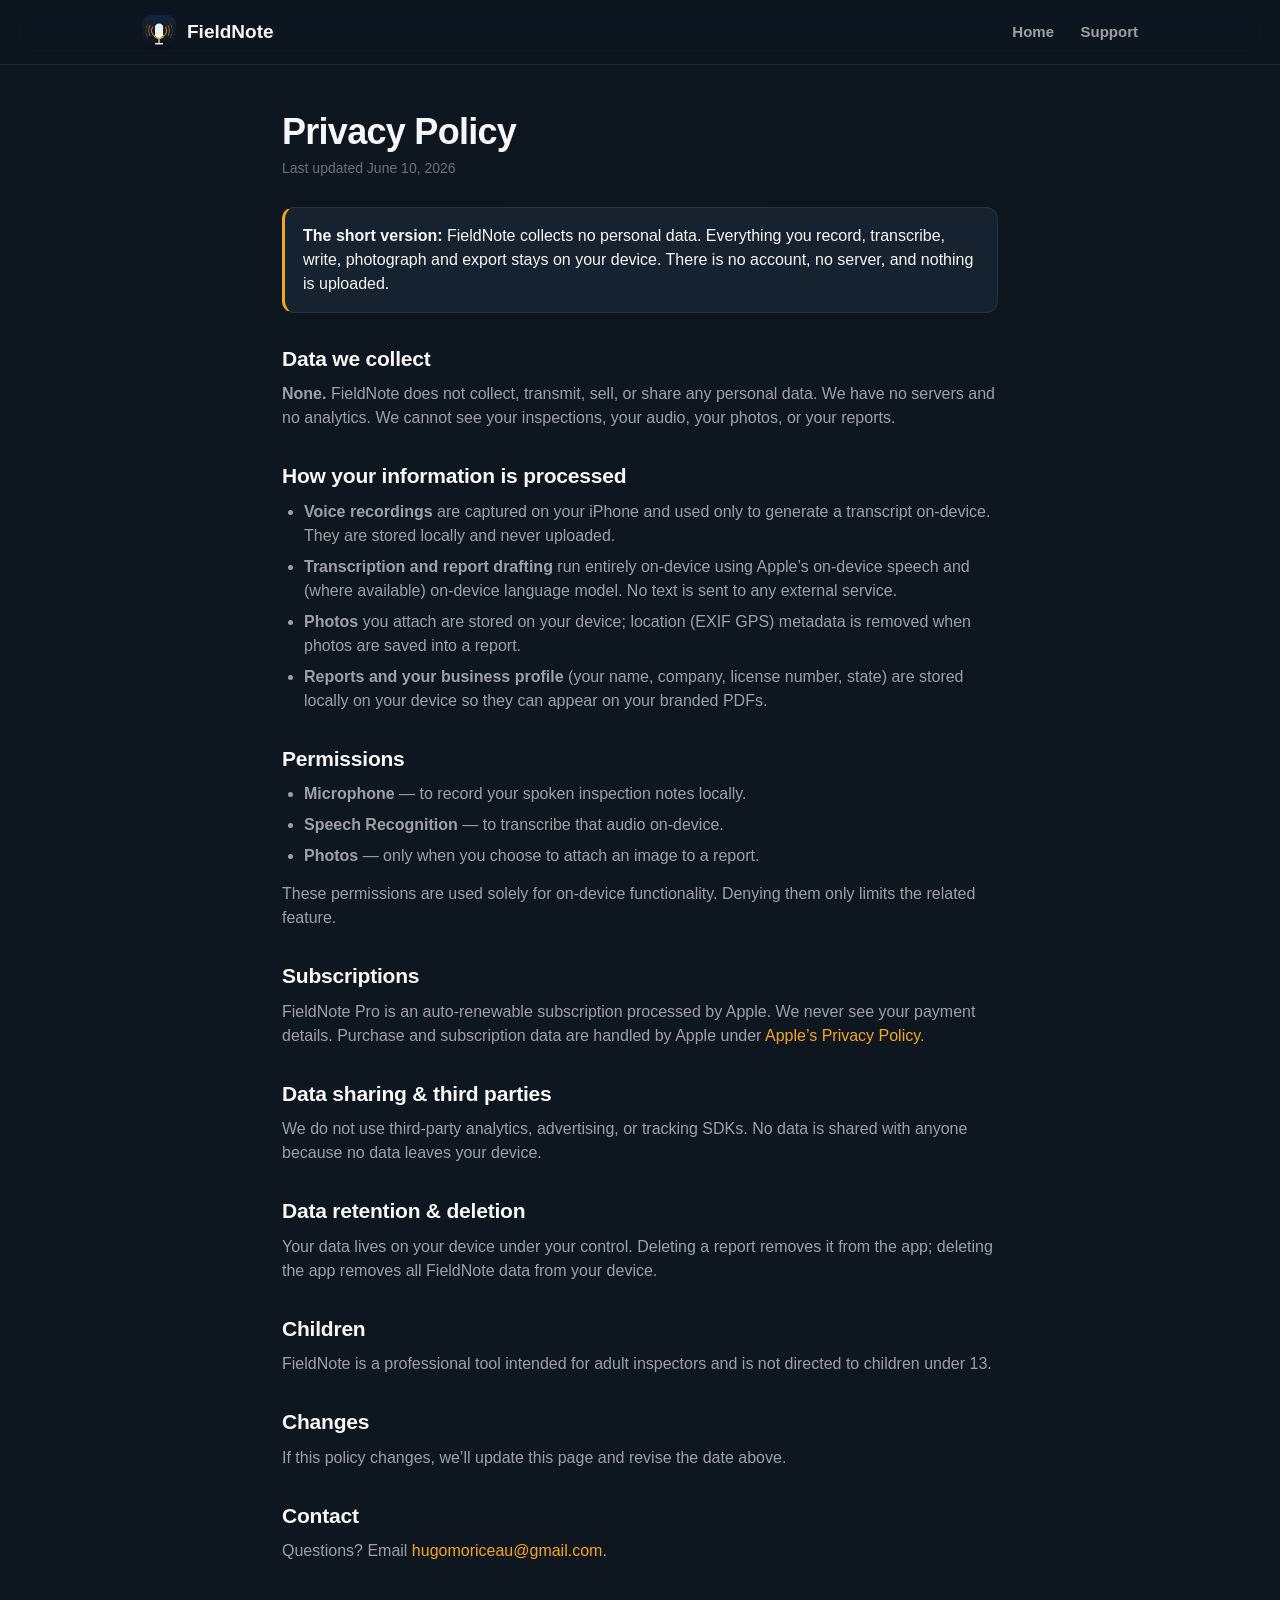
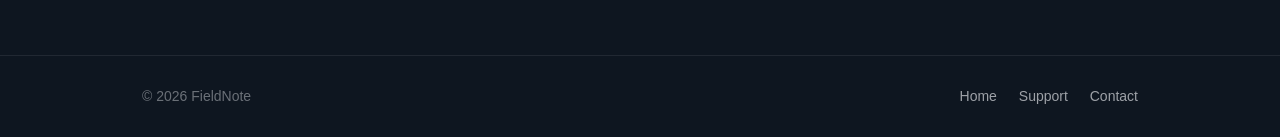
==== privacy.html @ 6866e4b4 "FieldNote marketing site: landing, support, privacy" ====
<!doctype html>
<html lang="en">
<head>
<meta charset="utf-8">
<meta name="viewport" content="width=device-width,initial-scale=1">
<title>FieldNote — Privacy Policy</title>
<meta name="description" content="FieldNote privacy policy. FieldNote collects no data — everything stays on your device.">
<link rel="icon" href="assets/icon.png">
<link rel="stylesheet" href="styles.css">
</head>
<body>
<nav><div class="wrap">
  <a class="brand" href="index.html"><img src="assets/icon.png" alt="FieldNote"> FieldNote</a>
  <div class="navlinks">
    <a href="index.html">Home</a>
    <a href="support.html">Support</a>
  </div>
</div></nav>

<main class="page"><div class="container">
  <h1>Privacy Policy</h1>
  <p class="updated">Last updated June 10, 2026</p>

  <div class="callout">
    <strong>The short version:</strong> FieldNote collects no personal data. Everything you
    record, transcribe, write, photograph and export stays on your device. There is no
    account, no server, and nothing is uploaded.
  </div>

  <h2>Data we collect</h2>
  <p><strong>None.</strong> FieldNote does not collect, transmit, sell, or share any personal data. We have no servers and no analytics. We cannot see your inspections, your audio, your photos, or your reports.</p>

  <h2>How your information is processed</h2>
  <ul>
    <li><strong>Voice recordings</strong> are captured on your iPhone and used only to generate a transcript on-device. They are stored locally and never uploaded.</li>
    <li><strong>Transcription and report drafting</strong> run entirely on-device using Apple’s on-device speech and (where available) on-device language model. No text is sent to any external service.</li>
    <li><strong>Photos</strong> you attach are stored on your device; location (EXIF GPS) metadata is removed when photos are saved into a report.</li>
    <li><strong>Reports and your business profile</strong> (your name, company, license number, state) are stored locally on your device so they can appear on your branded PDFs.</li>
  </ul>

  <h2>Permissions</h2>
  <ul>
    <li><strong>Microphone</strong> — to record your spoken inspection notes locally.</li>
    <li><strong>Speech Recognition</strong> — to transcribe that audio on-device.</li>
    <li><strong>Photos</strong> — only when you choose to attach an image to a report.</li>
  </ul>
  <p>These permissions are used solely for on-device functionality. Denying them only limits the related feature.</p>

  <h2>Subscriptions</h2>
  <p>FieldNote Pro is an auto-renewable subscription processed by Apple. We never see your payment details. Purchase and subscription data are handled by Apple under <a href="https://www.apple.com/legal/privacy/">Apple’s Privacy Policy</a>.</p>

  <h2>Data sharing &amp; third parties</h2>
  <p>We do not use third-party analytics, advertising, or tracking SDKs. No data is shared with anyone because no data leaves your device.</p>

  <h2>Data retention &amp; deletion</h2>
  <p>Your data lives on your device under your control. Deleting a report removes it from the app; deleting the app removes all FieldNote data from your device.</p>

  <h2>Children</h2>
  <p>FieldNote is a professional tool intended for adult inspectors and is not directed to children under 13.</p>

  <h2>Changes</h2>
  <p>If this policy changes, we’ll update this page and revise the date above.</p>

  <h2>Contact</h2>
  <p>Questions? Email <a href="mailto:hugomoriceau@gmail.com?subject=FieldNote%20Privacy">hugomoriceau@gmail.com</a>.</p>
</div></main>

<footer><div class="wrap">
  <div>© 2026 FieldNote</div>
  <div>
    <a href="index.html">Home</a>
    <a href="support.html">Support</a>
    <a href="mailto:hugomoriceau@gmail.com">Contact</a>
  </div>
</div></footer>
</body>
</html>
---- styles.css ----
:root{
  --bg:#0E1620; --bg2:#172230; --bg3:#1F2E40;
  --amber:#F5A623; --amber2:#E08A00;
  --text:#F5F7FA; --muted:rgba(245,247,250,.62); --faint:rgba(245,247,250,.40);
  --stroke:rgba(255,255,255,.08); --success:#34C759;
}
*{box-sizing:border-box;margin:0;padding:0}
html{scroll-behavior:smooth}
body{
  font-family:-apple-system,BlinkMacSystemFont,"Segoe UI",Roboto,Helvetica,Arial,sans-serif;
  background:var(--bg);color:var(--text);line-height:1.5;-webkit-font-smoothing:antialiased;
}
a{color:var(--amber);text-decoration:none}
a:hover{text-decoration:underline}
.wrap{max-width:1040px;margin:0 auto;padding:0 22px}
.container{max-width:760px;margin:0 auto;padding:0 22px}

/* nav */
nav{position:sticky;top:0;backdrop-filter:blur(14px);background:rgba(14,22,32,.7);
  border-bottom:1px solid var(--stroke);z-index:10}
nav .wrap{display:flex;align-items:center;justify-content:space-between;height:64px}
.brand{display:flex;align-items:center;gap:11px;font-weight:800;font-size:19px;color:var(--text)}
.brand img{width:34px;height:34px;border-radius:9px}
.navlinks a{color:var(--muted);margin-left:22px;font-weight:600;font-size:15px}
.navlinks a:hover{color:var(--text);text-decoration:none}

/* hero */
.hero{position:relative;overflow:hidden;padding:72px 0 40px}
.hero::before{content:"";position:absolute;top:-220px;right:-160px;width:620px;height:620px;
  background:radial-gradient(circle,rgba(245,166,35,.18),transparent 60%);pointer-events:none}
.hero .wrap{display:grid;grid-template-columns:1.1fr .9fr;gap:44px;align-items:center;position:relative}
.eyebrow{color:var(--amber);font-weight:800;letter-spacing:.06em;text-transform:uppercase;font-size:13px;margin-bottom:14px}
h1{font-size:48px;line-height:1.08;font-weight:850;letter-spacing:-.02em}
.hero p.sub{margin-top:18px;font-size:19px;color:var(--muted);max-width:30ch}
.cta{display:flex;gap:14px;margin-top:30px;flex-wrap:wrap}
.btn{display:inline-flex;align-items:center;gap:9px;font-weight:700;border-radius:14px;padding:14px 22px}
.btn-primary{background:linear-gradient(135deg,var(--amber),var(--amber2));color:#101010}
.btn-primary:hover{text-decoration:none;filter:brightness(1.05)}
.btn-ghost{border:1px solid var(--stroke);color:var(--text)}
.btn-ghost:hover{text-decoration:none;border-color:var(--amber)}
.phone{justify-self:center;width:280px;border-radius:42px;overflow:hidden;border:8px solid #05080c;
  box-shadow:0 30px 70px rgba(0,0,0,.55);background:#000}
.phone video{display:block;width:100%}

/* sections */
section.block{padding:54px 0;border-top:1px solid var(--stroke)}
h2{font-size:30px;font-weight:800;letter-spacing:-.01em;margin-bottom:8px}
.lead{color:var(--muted);font-size:17px;margin-bottom:30px}
.grid{display:grid;grid-template-columns:repeat(2,1fr);gap:16px}
.card{background:var(--bg2);border:1px solid var(--stroke);border-radius:18px;padding:22px}
.card .ic{font-size:22px}
.card h3{font-size:18px;margin:10px 0 6px}
.card p{color:var(--muted);font-size:15px}
.steps{counter-reset:s;display:grid;gap:14px}
.step{display:flex;gap:16px;align-items:flex-start;background:var(--bg2);border:1px solid var(--stroke);
  border-radius:16px;padding:18px 20px}
.step .n{counter-increment:s;flex:0 0 auto;width:34px;height:34px;border-radius:50%;
  background:var(--amber);color:#101010;font-weight:800;display:grid;place-items:center}
.step .n::before{content:counter(s)}
.step h3{font-size:17px;margin-bottom:3px}
.step p{color:var(--muted);font-size:15px}

/* content pages */
.page{padding:48px 0 80px}
.page h1{font-size:36px;margin-bottom:6px}
.page .updated{color:var(--faint);font-size:14px;margin-bottom:28px}
.page h2{font-size:21px;margin:30px 0 8px}
.page p{color:var(--muted);margin-bottom:12px}
.page ul{color:var(--muted);margin:0 0 14px 22px}
.page li{margin-bottom:7px}
.callout{background:var(--bg2);border:1px solid var(--stroke);border-left:3px solid var(--amber);
  border-radius:12px;padding:16px 18px;margin:18px 0;color:var(--text)}

/* footer */
footer{border-top:1px solid var(--stroke);padding:30px 0;color:var(--faint);font-size:14px}
footer .wrap{display:flex;justify-content:space-between;align-items:center;flex-wrap:wrap;gap:12px}
footer a{color:var(--muted);margin-left:18px}

@media(max-width:760px){
  .hero .wrap{grid-template-columns:1fr;text-align:center}
  h1{font-size:38px}.hero p.sub{margin:18px auto 0}
  .cta{justify-content:center}.grid{grid-template-columns:1fr}
  .phone{order:-1}
}
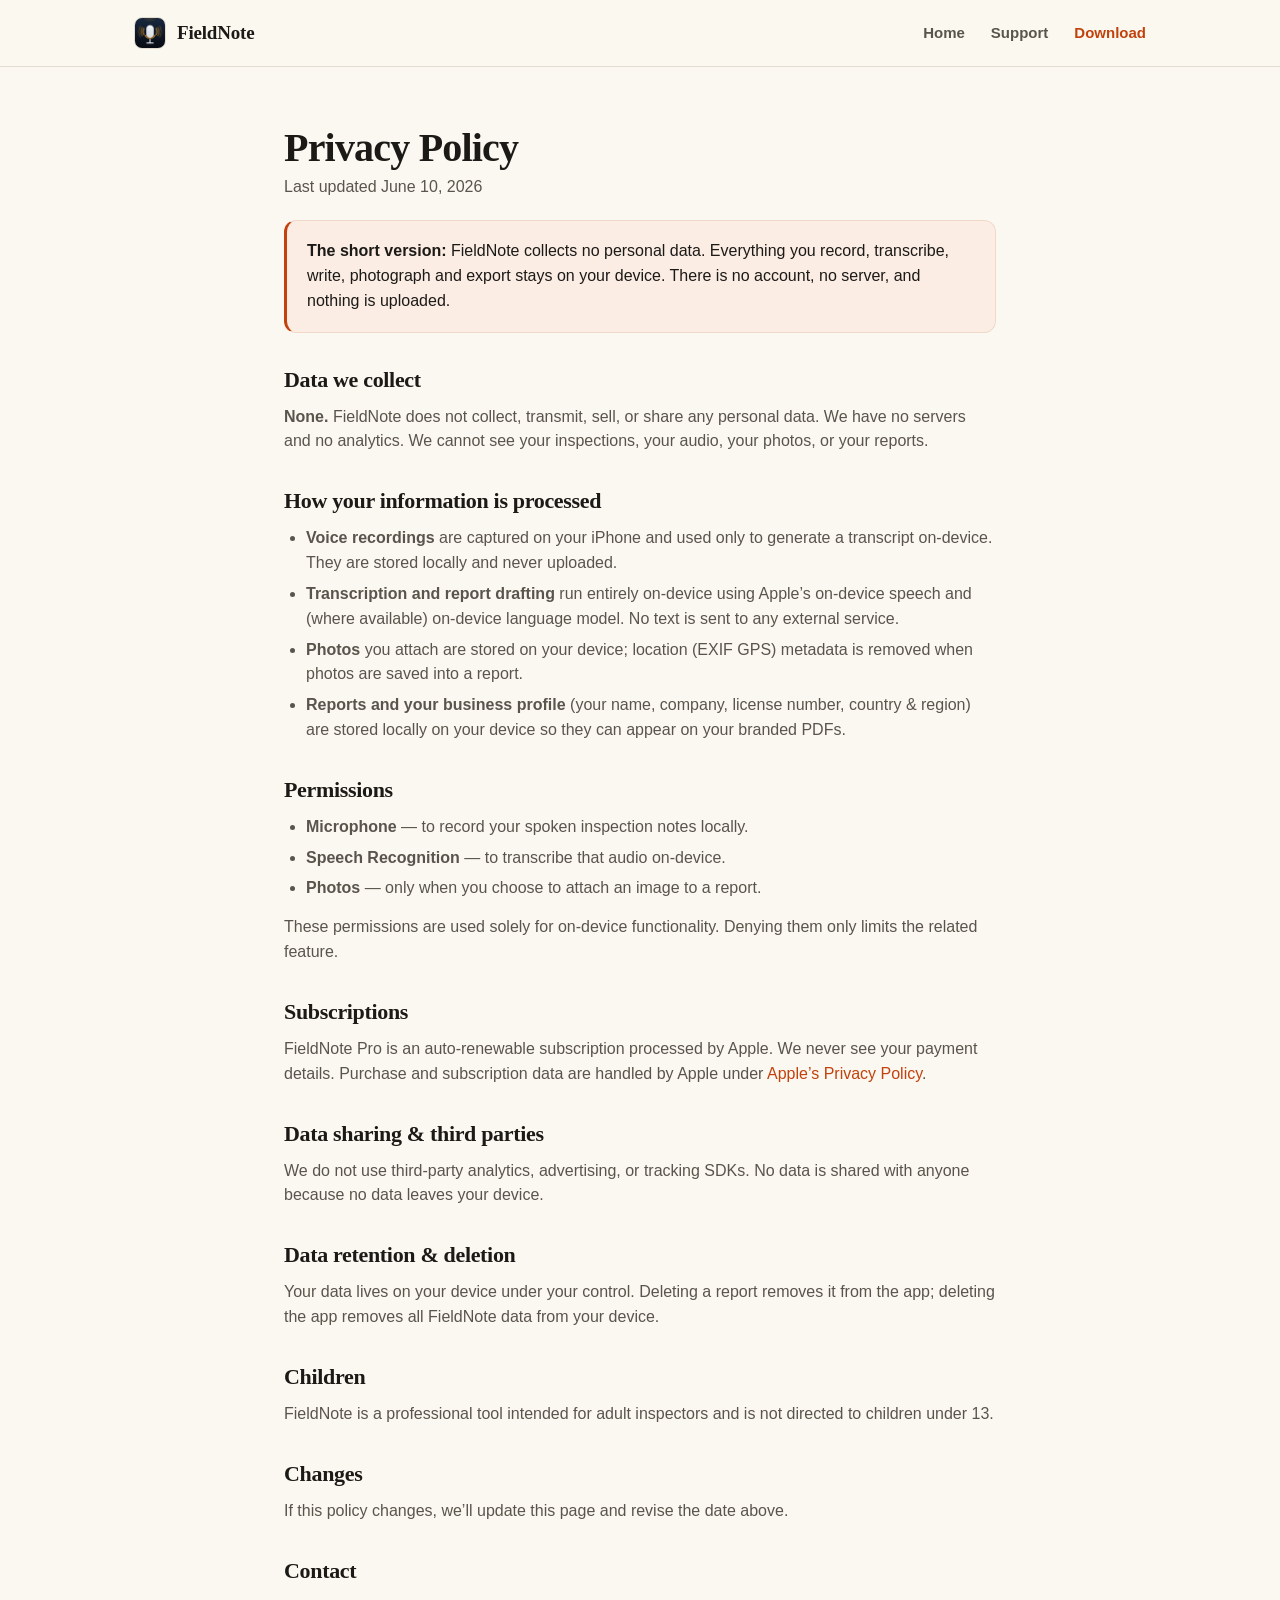
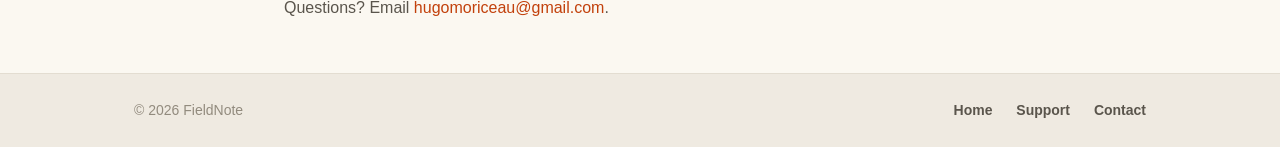
==== commit 7feb1f1a: "Site: premium Field Light redesign + App Store download CTA The app is live, so the landing page now" ====
--- a/privacy.html
+++ b/privacy.html
@@ -14,6 +14,7 @@
   <div class="navlinks">
     <a href="index.html">Home</a>
     <a href="support.html">Support</a>
+    <a class="nav-cta" href="https://apps.apple.com/app/id6778972333">Download</a>
   </div>
 </div></nav>
 
@@ -35,7 +36,7 @@
     <li><strong>Voice recordings</strong> are captured on your iPhone and used only to generate a transcript on-device. They are stored locally and never uploaded.</li>
     <li><strong>Transcription and report drafting</strong> run entirely on-device using Apple’s on-device speech and (where available) on-device language model. No text is sent to any external service.</li>
     <li><strong>Photos</strong> you attach are stored on your device; location (EXIF GPS) metadata is removed when photos are saved into a report.</li>
-    <li><strong>Reports and your business profile</strong> (your name, company, license number, state) are stored locally on your device so they can appear on your branded PDFs.</li>
+    <li><strong>Reports and your business profile</strong> (your name, company, license number, country &amp; region) are stored locally on your device so they can appear on your branded PDFs.</li>
   </ul>
 
   <h2>Permissions</h2>
@@ -67,7 +68,7 @@
 
 <footer><div class="wrap">
   <div>© 2026 FieldNote</div>
-  <div>
+  <div class="links">
     <a href="index.html">Home</a>
     <a href="support.html">Support</a>
     <a href="mailto:hugomoriceau@gmail.com">Contact</a>
--- a/styles.css
+++ b/styles.css
@@ -1,84 +1,138 @@
+/* FieldNote — "Field Light" editorial design system (matches the iOS app:
+   warm paper, ink, a single vermillion accent, serif mastheads, hairline rules). */
 :root{
-  --bg:#0E1620; --bg2:#172230; --bg3:#1F2E40;
-  --amber:#F5A623; --amber2:#E08A00;
-  --text:#F5F7FA; --muted:rgba(245,247,250,.62); --faint:rgba(245,247,250,.40);
-  --stroke:rgba(255,255,255,.08); --success:#34C759;
+  --paper:#FBF8F1; --paper-deep:#EFEAE1; --surface:#FFFCF7;
+  --ink:#1C1A17; --ink-2:#5A554C; --ink-3:#928B7E;
+  --hair:#E3DDD1; --hair-strong:#CFC7B8;
+  --accent:#C2410C; --accent-deep:#9A3412; --accent-soft:#FBEDE4;
+  --success:#2F7D4F;
+  --serif:"New York","Iowan Old Style","Palatino Linotype",Georgia,"Times New Roman",serif;
+  --sans:-apple-system,BlinkMacSystemFont,"Segoe UI",Roboto,Helvetica,Arial,sans-serif;
+  --maxw:1060px;
 }
 *{box-sizing:border-box;margin:0;padding:0}
-html{scroll-behavior:smooth}
-body{
-  font-family:-apple-system,BlinkMacSystemFont,"Segoe UI",Roboto,Helvetica,Arial,sans-serif;
-  background:var(--bg);color:var(--text);line-height:1.5;-webkit-font-smoothing:antialiased;
-}
-a{color:var(--amber);text-decoration:none}
+html{scroll-behavior:smooth;-webkit-text-size-adjust:100%}
+body{font-family:var(--sans);background:var(--paper);color:var(--ink);
+  line-height:1.55;-webkit-font-smoothing:antialiased;text-rendering:optimizeLegibility}
+a{color:var(--accent);text-decoration:none}
 a:hover{text-decoration:underline}
-.wrap{max-width:1040px;margin:0 auto;padding:0 22px}
-.container{max-width:760px;margin:0 auto;padding:0 22px}
+img{max-width:100%}
+.wrap{max-width:var(--maxw);margin:0 auto;padding:0 24px}
+.container{max-width:760px;margin:0 auto;padding:0 24px}
+.serif{font-family:var(--serif)}
+
+/* overline / eyebrow */
+.eyebrow{display:inline-flex;align-items:center;gap:8px;color:var(--ink-3);
+  font-weight:700;letter-spacing:.14em;text-transform:uppercase;font-size:12px;margin-bottom:16px}
+.eyebrow::before{content:"";width:18px;height:2px;background:var(--accent);display:inline-block}
 
 /* nav */
-nav{position:sticky;top:0;backdrop-filter:blur(14px);background:rgba(14,22,32,.7);
-  border-bottom:1px solid var(--stroke);z-index:10}
-nav .wrap{display:flex;align-items:center;justify-content:space-between;height:64px}
-.brand{display:flex;align-items:center;gap:11px;font-weight:800;font-size:19px;color:var(--text)}
-.brand img{width:34px;height:34px;border-radius:9px}
-.navlinks a{color:var(--muted);margin-left:22px;font-weight:600;font-size:15px}
-.navlinks a:hover{color:var(--text);text-decoration:none}
+nav{position:sticky;top:0;z-index:20;background:rgba(251,248,241,.82);
+  backdrop-filter:saturate(180%) blur(14px);border-bottom:1px solid var(--hair)}
+nav .wrap{display:flex;align-items:center;justify-content:space-between;height:66px}
+.brand{display:flex;align-items:center;gap:11px;font-weight:700;font-size:19px;color:var(--ink);
+  font-family:var(--serif);letter-spacing:-.01em}
+.brand img{width:32px;height:32px;border-radius:8px;border:1px solid var(--hair)}
+.navlinks{display:flex;align-items:center;gap:26px}
+.navlinks a{color:var(--ink-2);font-weight:600;font-size:15px}
+.navlinks a:hover{color:var(--ink);text-decoration:none}
+.navlinks a.nav-cta{color:var(--accent)}
 
 /* hero */
-.hero{position:relative;overflow:hidden;padding:72px 0 40px}
-.hero::before{content:"";position:absolute;top:-220px;right:-160px;width:620px;height:620px;
-  background:radial-gradient(circle,rgba(245,166,35,.18),transparent 60%);pointer-events:none}
-.hero .wrap{display:grid;grid-template-columns:1.1fr .9fr;gap:44px;align-items:center;position:relative}
-.eyebrow{color:var(--amber);font-weight:800;letter-spacing:.06em;text-transform:uppercase;font-size:13px;margin-bottom:14px}
-h1{font-size:48px;line-height:1.08;font-weight:850;letter-spacing:-.02em}
-.hero p.sub{margin-top:18px;font-size:19px;color:var(--muted);max-width:30ch}
-.cta{display:flex;gap:14px;margin-top:30px;flex-wrap:wrap}
-.btn{display:inline-flex;align-items:center;gap:9px;font-weight:700;border-radius:14px;padding:14px 22px}
-.btn-primary{background:linear-gradient(135deg,var(--amber),var(--amber2));color:#101010}
-.btn-primary:hover{text-decoration:none;filter:brightness(1.05)}
-.btn-ghost{border:1px solid var(--stroke);color:var(--text)}
-.btn-ghost:hover{text-decoration:none;border-color:var(--amber)}
-.phone{justify-self:center;width:280px;border-radius:42px;overflow:hidden;border:8px solid #05080c;
-  box-shadow:0 30px 70px rgba(0,0,0,.55);background:#000}
-.phone video{display:block;width:100%}
+.hero{position:relative;overflow:hidden;padding:84px 0 56px}
+.hero .wrap{display:grid;grid-template-columns:1.08fr .92fr;gap:52px;align-items:center}
+h1{font-family:var(--serif);font-size:54px;line-height:1.06;font-weight:700;letter-spacing:-.02em}
+.hero p.sub{margin-top:20px;font-size:20px;color:var(--ink-2);max-width:33ch}
+.cta{display:flex;gap:16px;margin-top:32px;flex-wrap:wrap;align-items:center}
+.btn{display:inline-flex;align-items:center;gap:9px;font-weight:700;font-size:16px;
+  border-radius:12px;padding:14px 22px;transition:transform .15s ease,filter .15s ease}
+.btn:hover{text-decoration:none;transform:translateY(-1px)}
+.btn-primary{background:var(--accent);color:#fff}
+.btn-primary:hover{filter:brightness(1.06)}
+.btn-ghost{border:1.25px solid var(--hair-strong);color:var(--ink)}
+.btn-ghost:hover{border-color:var(--accent)}
+/* official-style App Store badge */
+.appstore{display:inline-flex;align-items:center;gap:11px;background:var(--ink);color:#fff;
+  border-radius:13px;padding:10px 18px;transition:transform .15s ease}
+.appstore:hover{text-decoration:none;transform:translateY(-1px)}
+.appstore svg{width:26px;height:26px;flex:0 0 auto;fill:#fff}
+.appstore .s{display:flex;flex-direction:column;line-height:1.12}
+.appstore .s small{font-size:11px;letter-spacing:.02em;opacity:.85}
+.appstore .s b{font-size:18px;font-weight:600;letter-spacing:-.01em}
+.note{margin-top:14px;color:var(--ink-3);font-size:13px}
+
+/* phone mock */
+.phone{justify-self:center;width:290px;border-radius:44px;overflow:hidden;
+  border:9px solid #15110d;box-shadow:0 26px 64px rgba(40,24,12,.22);background:#000}
+.phone video,.phone img{display:block;width:100%}
 
 /* sections */
-section.block{padding:54px 0;border-top:1px solid var(--stroke)}
-h2{font-size:30px;font-weight:800;letter-spacing:-.01em;margin-bottom:8px}
-.lead{color:var(--muted);font-size:17px;margin-bottom:30px}
-.grid{display:grid;grid-template-columns:repeat(2,1fr);gap:16px}
-.card{background:var(--bg2);border:1px solid var(--stroke);border-radius:18px;padding:22px}
-.card .ic{font-size:22px}
-.card h3{font-size:18px;margin:10px 0 6px}
-.card p{color:var(--muted);font-size:15px}
-.steps{counter-reset:s;display:grid;gap:14px}
-.step{display:flex;gap:16px;align-items:flex-start;background:var(--bg2);border:1px solid var(--stroke);
-  border-radius:16px;padding:18px 20px}
+section.block{padding:64px 0;border-top:1px solid var(--hair)}
+section.block.alt{background:var(--paper-deep)}
+h2{font-family:var(--serif);font-size:34px;font-weight:700;letter-spacing:-.015em;margin-bottom:10px}
+h3{font-size:18px;font-weight:700;margin:14px 0 6px}
+.lead{color:var(--ink-2);font-size:18px;margin-bottom:34px;max-width:60ch}
+
+/* feature cards (SVG icons, hairline, paper) */
+.grid{display:grid;grid-template-columns:repeat(2,1fr);gap:18px}
+.card{background:var(--surface);border:1px solid var(--hair);border-radius:16px;padding:26px;
+  transition:border-color .2s ease,transform .2s ease}
+.card:hover{border-color:var(--hair-strong);transform:translateY(-2px)}
+.card .ic{width:42px;height:42px;display:grid;place-items:center;border-radius:11px;
+  background:var(--accent-soft);margin-bottom:6px}
+.card .ic svg{width:22px;height:22px;stroke:var(--accent);fill:none;stroke-width:1.7}
+.card p{color:var(--ink-2);font-size:15px}
+
+/* steps */
+.steps{counter-reset:s;display:grid;gap:14px;max-width:760px}
+.step{display:flex;gap:18px;align-items:flex-start;background:var(--surface);
+  border:1px solid var(--hair);border-radius:14px;padding:20px 22px}
 .step .n{counter-increment:s;flex:0 0 auto;width:34px;height:34px;border-radius:50%;
-  background:var(--amber);color:#101010;font-weight:800;display:grid;place-items:center}
+  background:var(--accent);color:#fff;font-weight:700;display:grid;place-items:center;font-family:var(--serif)}
 .step .n::before{content:counter(s)}
-.step h3{font-size:17px;margin-bottom:3px}
-.step p{color:var(--muted);font-size:15px}
+.step h3{margin:0 0 3px}
+.step p{color:var(--ink-2);font-size:15px}
 
-/* content pages */
-.page{padding:48px 0 80px}
-.page h1{font-size:36px;margin-bottom:6px}
-.page .updated{color:var(--faint);font-size:14px;margin-bottom:28px}
-.page h2{font-size:21px;margin:30px 0 8px}
-.page p{color:var(--muted);margin-bottom:12px}
-.page ul{color:var(--muted);margin:0 0 14px 22px}
-.page li{margin-bottom:7px}
-.callout{background:var(--bg2);border:1px solid var(--stroke);border-left:3px solid var(--amber);
-  border-radius:12px;padding:16px 18px;margin:18px 0;color:var(--text)}
+/* stat / trust strip */
+.stats{display:grid;grid-template-columns:repeat(3,1fr);gap:18px;text-align:center}
+.stat b{display:block;font-family:var(--serif);font-size:40px;font-weight:700;color:var(--ink);letter-spacing:-.02em}
+.stat span{color:var(--ink-2);font-size:15px}
+
+/* closing CTA band */
+.closing{text-align:center;padding:76px 0}
+.closing h2{margin-bottom:18px}
+.closing .cta{justify-content:center}
+
+/* content pages (privacy / support) */
+main.page{padding:60px 0 40px}
+main.page h1{font-family:var(--serif);font-size:40px;margin-bottom:6px}
+main.page h2{font-size:22px;margin:30px 0 8px}
+main.page p,main.page li{color:var(--ink-2);font-size:16px;margin-bottom:12px}
+main.page ul{margin:8px 0 14px 22px}
+main.page li{margin:6px 0}
+.updated{color:var(--ink-3);font-size:14px;margin-bottom:24px}
+.callout{background:var(--accent-soft);border:1px solid #f0d9c9;border-left:3px solid var(--accent);
+  border-radius:12px;padding:18px 20px;margin:20px 0;color:var(--ink);font-size:16px}
+details{background:var(--surface);border:1px solid var(--hair);border-radius:12px;padding:4px 18px;margin:10px 0}
+summary{cursor:pointer;font-weight:600;padding:14px 0;color:var(--ink)}
+details p{padding-bottom:14px;margin-bottom:0}
 
 /* footer */
-footer{border-top:1px solid var(--stroke);padding:30px 0;color:var(--faint);font-size:14px}
-footer .wrap{display:flex;justify-content:space-between;align-items:center;flex-wrap:wrap;gap:12px}
-footer a{color:var(--muted);margin-left:18px}
+footer{border-top:1px solid var(--hair);background:var(--paper-deep)}
+footer .wrap{display:flex;align-items:center;justify-content:space-between;padding-top:26px;padding-bottom:26px;
+  flex-wrap:wrap;gap:12px;color:var(--ink-3);font-size:14px}
+footer a{color:var(--ink-2);margin-left:20px;font-weight:600}
+footer .links a:first-child{margin-left:0}
 
-@media(max-width:760px){
-  .hero .wrap{grid-template-columns:1fr;text-align:center}
-  h1{font-size:38px}.hero p.sub{margin:18px auto 0}
-  .cta{justify-content:center}.grid{grid-template-columns:1fr}
-  .phone{order:-1}
+/* responsive */
+@media(max-width:820px){
+  .hero{padding:54px 0 36px}
+  .hero .wrap{grid-template-columns:1fr;gap:36px}
+  .phone{order:-1;width:240px}
+  h1{font-size:40px}
+  h2{font-size:28px}
+  .grid{grid-template-columns:1fr}
+  .stats{grid-template-columns:1fr;gap:24px}
+  .navlinks{gap:16px}
+  .navlinks a:not(.nav-cta){display:none}
 }
